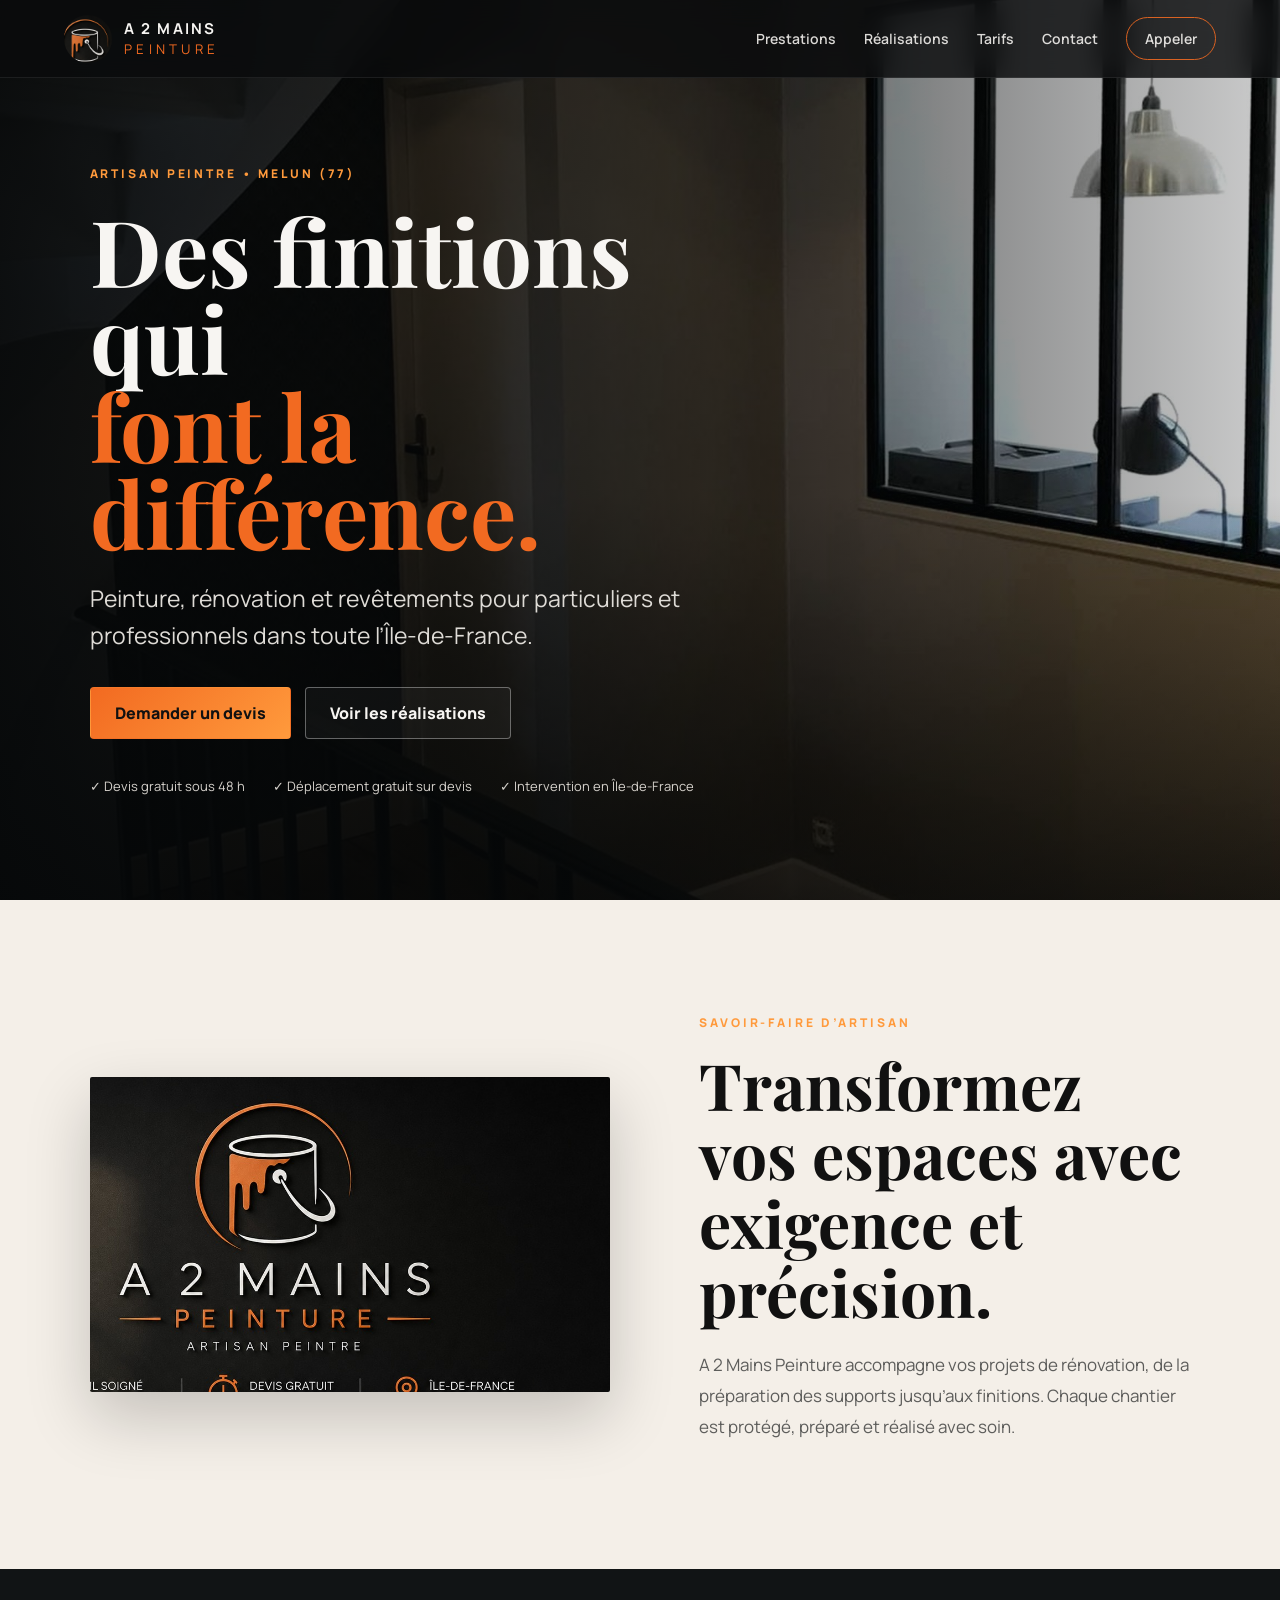
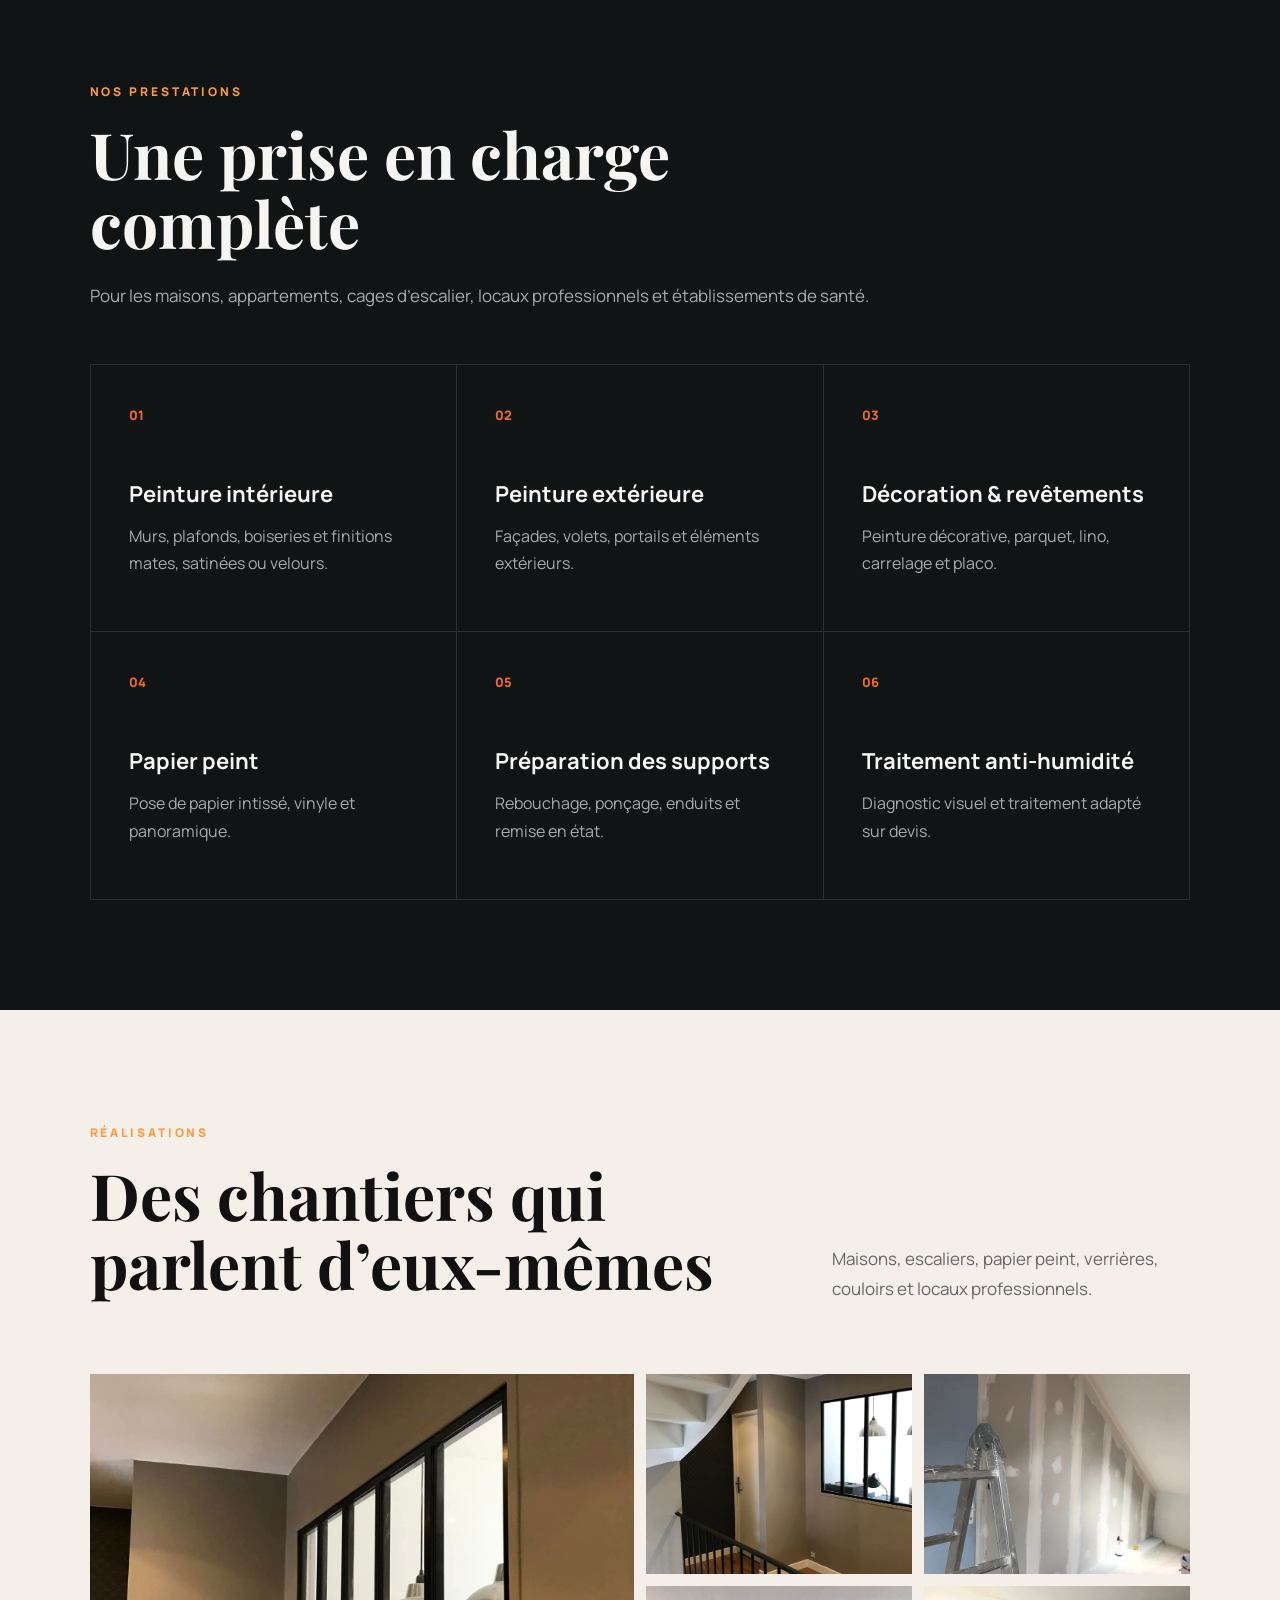
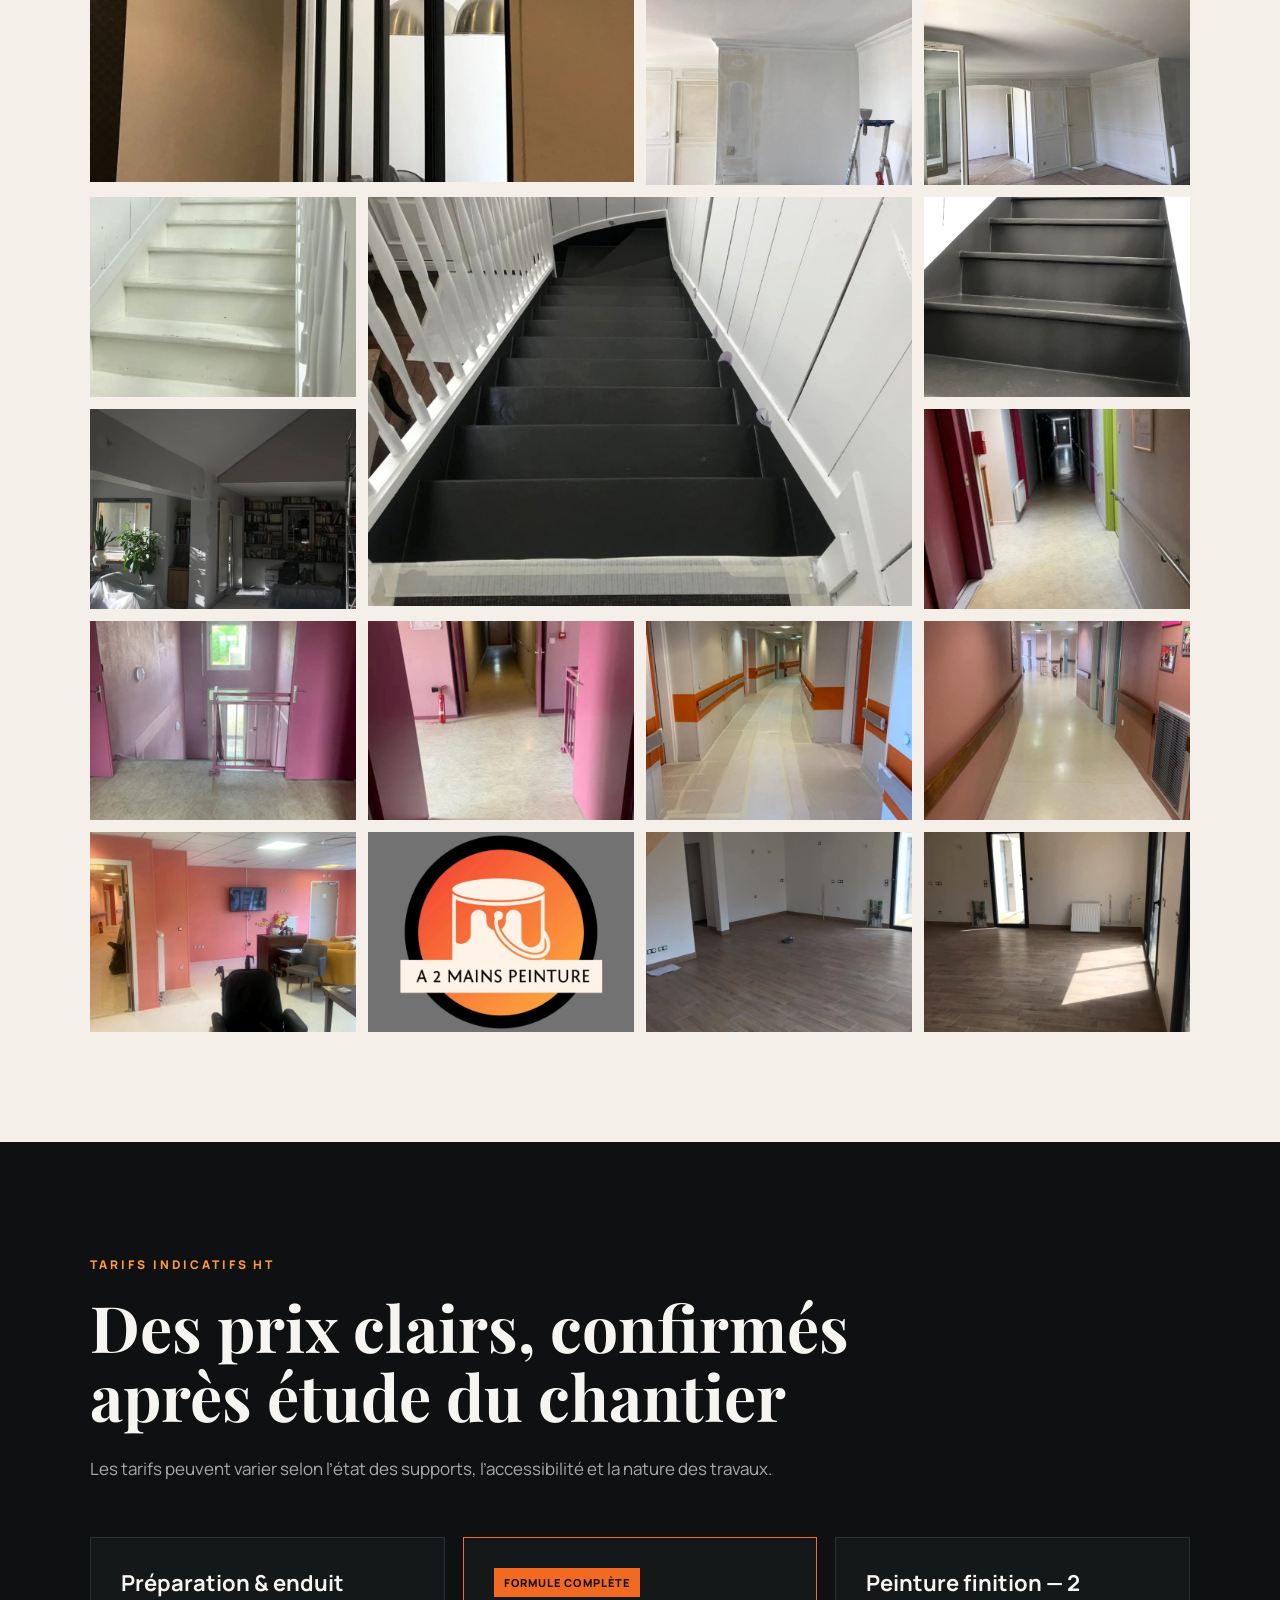
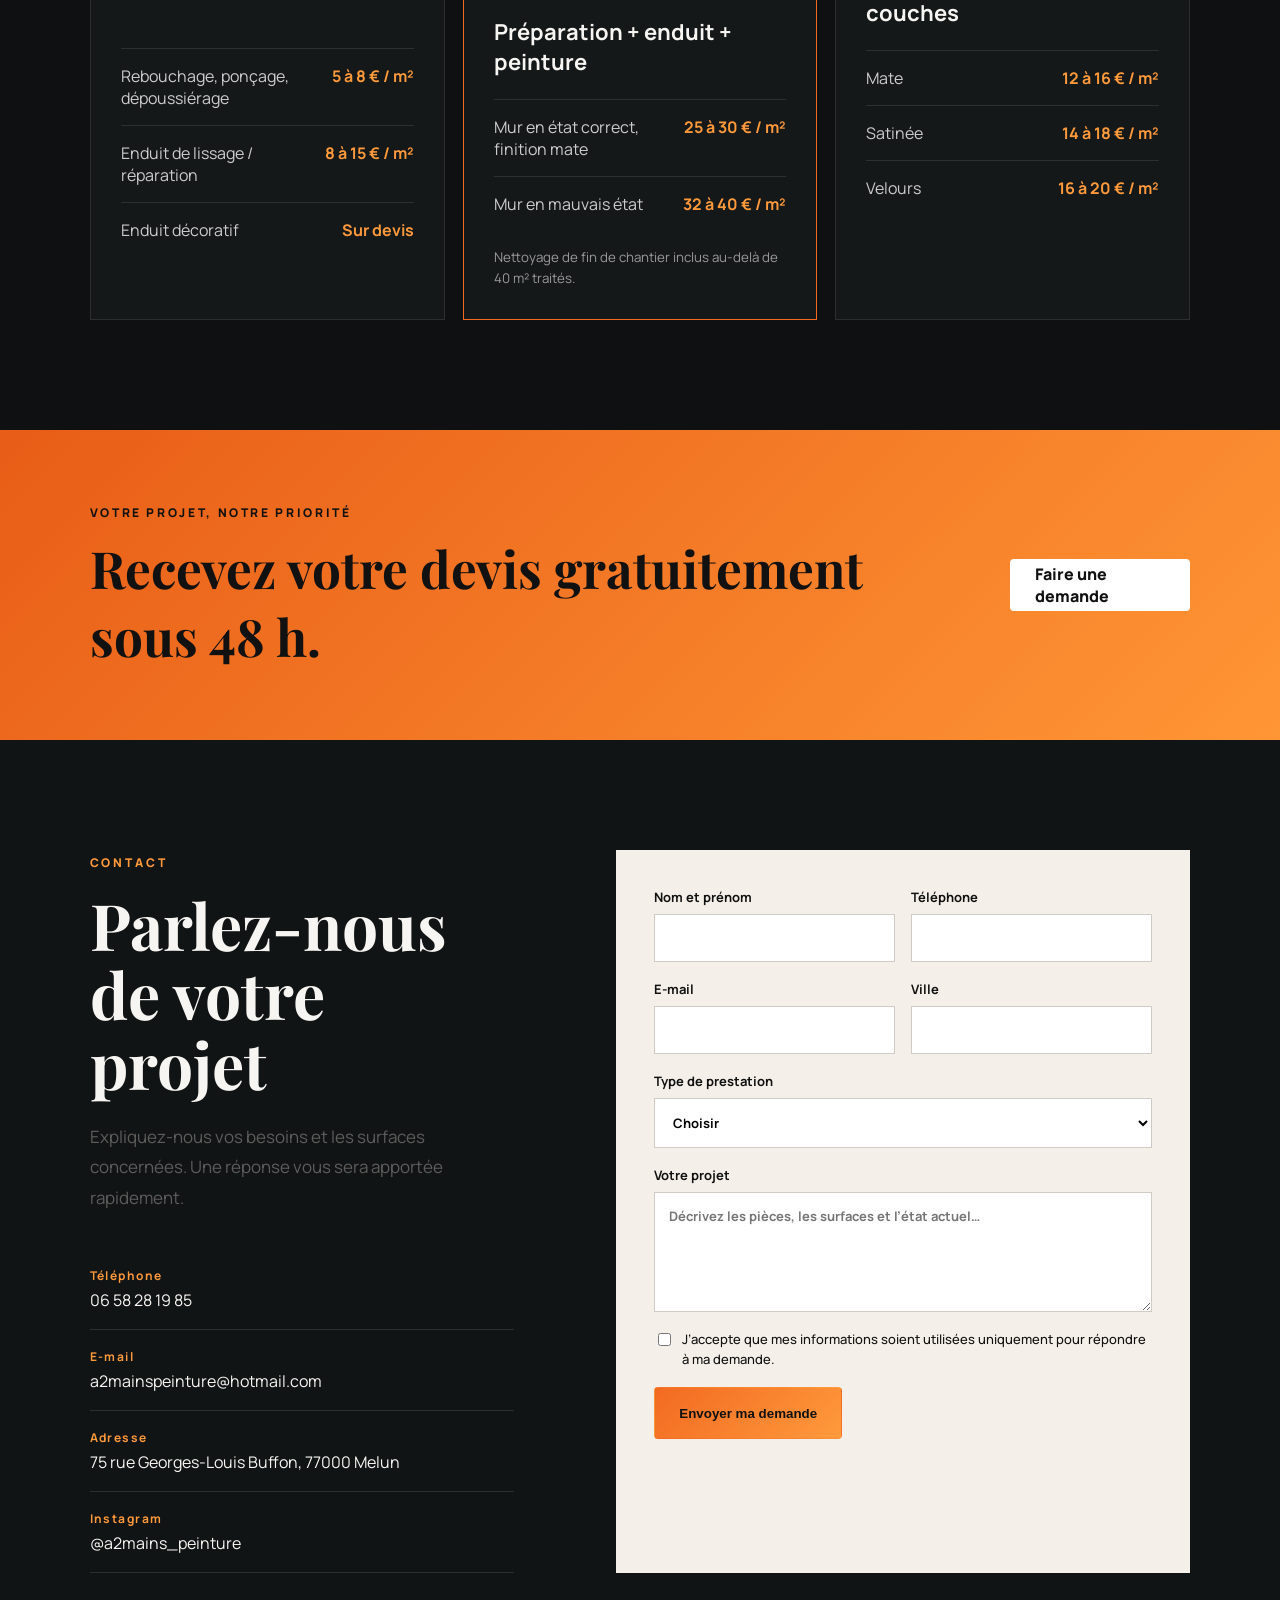
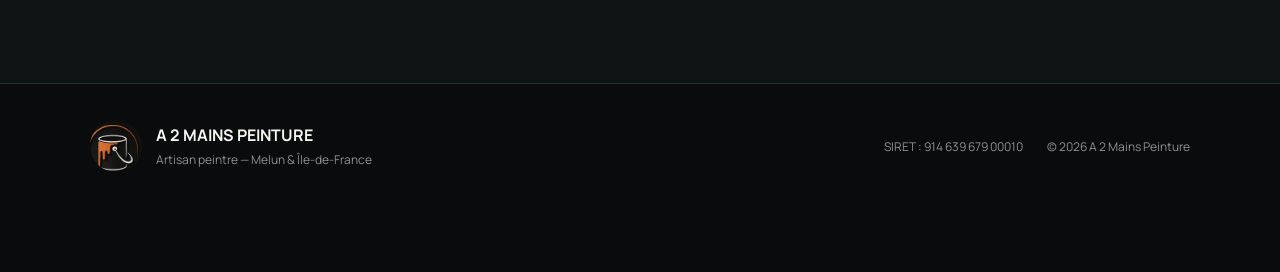
==== index.html @ 6789b4fc "Add files via upload" ====
<!doctype html>
<html lang="fr">
<head>
  <meta charset="utf-8">
  <meta name="viewport" content="width=device-width, initial-scale=1">
  <title>A 2 Mains Peinture | Artisan peintre à Melun</title>
  <meta name="description" content="A 2 Mains Peinture : peinture intérieure et extérieure, papier peint, préparation des supports et rénovation à Melun et partout en Île-de-France. Devis gratuit sous 48 h.">
  <link rel="icon" href="assets/favicon.png">
  <link rel="preconnect" href="https://fonts.googleapis.com">
  <link rel="preconnect" href="https://fonts.gstatic.com" crossorigin>
  <link href="https://fonts.googleapis.com/css2?family=Manrope:wght@400;500;600;700;800&family=Playfair+Display:wght@600;700&display=swap" rel="stylesheet">
  <link rel="stylesheet" href="style.css">
</head>
<body>
  <header class="site-header">
    <a class="brand" href="#accueil" aria-label="Retour à l'accueil">
      <img src="assets/favicon.png" alt="">
      <span><strong>A 2 MAINS</strong><small>PEINTURE</small></span>
    </a>
    <button class="menu-toggle" aria-label="Ouvrir le menu" aria-expanded="false">☰</button>
    <nav>
      <a href="#prestations">Prestations</a>
      <a href="#realisations">Réalisations</a>
      <a href="#tarifs">Tarifs</a>
      <a href="#contact">Contact</a>
      <a class="nav-cta" href="tel:+33658281985">Appeler</a>
    </nav>
  </header>

  <main>
    <section class="hero" id="accueil">
      <div class="hero-overlay"></div>
      <div class="hero-content">
        <div class="eyebrow">ARTISAN PEINTRE • MELUN (77)</div>
        <h1>Des finitions qui<br><span>font la différence.</span></h1>
        <p>Peinture, rénovation et revêtements pour particuliers et professionnels dans toute l’Île-de-France.</p>
        <div class="hero-actions">
          <a class="btn btn-primary" href="#contact">Demander un devis</a>
          <a class="btn btn-secondary" href="#realisations">Voir les réalisations</a>
        </div>
        <div class="trust-row">
          <span>✓ Devis gratuit sous 48 h</span>
          <span>✓ Déplacement gratuit sur devis</span>
          <span>✓ Intervention en Île-de-France</span>
        </div>
      </div>
    </section>

    <section class="intro section">
      <div class="intro-logo">
        <img src="assets/logo-premium.jpg" alt="Logo A 2 Mains Peinture">
      </div>
      <div class="intro-copy">
        <span class="section-kicker">SAVOIR-FAIRE D’ARTISAN</span>
        <h2>Transformez vos espaces avec exigence et précision.</h2>
        <p>A 2 Mains Peinture accompagne vos projets de rénovation, de la préparation des supports jusqu’aux finitions. Chaque chantier est protégé, préparé et réalisé avec soin.</p>
      </div>
    </section>

    <section class="services section" id="prestations">
      <div class="section-heading">
        <span class="section-kicker">NOS PRESTATIONS</span>
        <h2>Une prise en charge complète</h2>
        <p>Pour les maisons, appartements, cages d’escalier, locaux professionnels et établissements de santé.</p>
      </div>
      <div class="service-grid">
        <article><span>01</span><h3>Peinture intérieure</h3><p>Murs, plafonds, boiseries et finitions mates, satinées ou velours.</p></article>
        <article><span>02</span><h3>Peinture extérieure</h3><p>Façades, volets, portails et éléments extérieurs.</p></article>
        <article><span>03</span><h3>Décoration & revêtements</h3><p>Peinture décorative, parquet, lino, carrelage et placo.</p></article>
        <article><span>04</span><h3>Papier peint</h3><p>Pose de papier intissé, vinyle et panoramique.</p></article>
        <article><span>05</span><h3>Préparation des supports</h3><p>Rebouchage, ponçage, enduits et remise en état.</p></article>
        <article><span>06</span><h3>Traitement anti-humidité</h3><p>Diagnostic visuel et traitement adapté sur devis.</p></article>
      </div>
    </section>

    <section class="gallery-section section" id="realisations">
      <div class="section-heading split">
        <div>
          <span class="section-kicker">RÉALISATIONS</span>
          <h2>Des chantiers qui parlent d’eux-mêmes</h2>
        </div>
        <p>Maisons, escaliers, papier peint, verrières, couloirs et locaux professionnels.</p>
      </div>
      <div class="gallery-grid">
        <button class="gallery-item" data-index="0" aria-label="Agrandir la réalisation 1"><img src="assets/realisation-01.jpg" alt="Réalisation A 2 Mains Peinture" loading="lazy"></button>
<button class="gallery-item" data-index="1" aria-label="Agrandir la réalisation 2"><img src="assets/realisation-02.jpg" alt="Réalisation A 2 Mains Peinture" loading="lazy"></button>
<button class="gallery-item" data-index="2" aria-label="Agrandir la réalisation 3"><img src="assets/realisation-03.jpg" alt="Réalisation A 2 Mains Peinture" loading="lazy"></button>
<button class="gallery-item" data-index="3" aria-label="Agrandir la réalisation 4"><img src="assets/realisation-04.jpg" alt="Réalisation A 2 Mains Peinture" loading="lazy"></button>
<button class="gallery-item" data-index="4" aria-label="Agrandir la réalisation 5"><img src="assets/realisation-05.jpg" alt="Réalisation A 2 Mains Peinture" loading="lazy"></button>
<button class="gallery-item" data-index="5" aria-label="Agrandir la réalisation 6"><img src="assets/realisation-06.jpg" alt="Réalisation A 2 Mains Peinture" loading="lazy"></button>
<button class="gallery-item" data-index="6" aria-label="Agrandir la réalisation 7"><img src="assets/realisation-07.jpg" alt="Réalisation A 2 Mains Peinture" loading="lazy"></button>
<button class="gallery-item" data-index="7" aria-label="Agrandir la réalisation 8"><img src="assets/realisation-08.jpg" alt="Réalisation A 2 Mains Peinture" loading="lazy"></button>
<button class="gallery-item" data-index="8" aria-label="Agrandir la réalisation 9"><img src="assets/realisation-09.jpg" alt="Réalisation A 2 Mains Peinture" loading="lazy"></button>
<button class="gallery-item" data-index="9" aria-label="Agrandir la réalisation 10"><img src="assets/realisation-10.jpg" alt="Réalisation A 2 Mains Peinture" loading="lazy"></button>
<button class="gallery-item" data-index="10" aria-label="Agrandir la réalisation 11"><img src="assets/realisation-11.jpg" alt="Réalisation A 2 Mains Peinture" loading="lazy"></button>
<button class="gallery-item" data-index="11" aria-label="Agrandir la réalisation 12"><img src="assets/realisation-12.jpg" alt="Réalisation A 2 Mains Peinture" loading="lazy"></button>
<button class="gallery-item" data-index="12" aria-label="Agrandir la réalisation 13"><img src="assets/realisation-13.jpg" alt="Réalisation A 2 Mains Peinture" loading="lazy"></button>
<button class="gallery-item" data-index="13" aria-label="Agrandir la réalisation 14"><img src="assets/realisation-14.jpg" alt="Réalisation A 2 Mains Peinture" loading="lazy"></button>
<button class="gallery-item" data-index="14" aria-label="Agrandir la réalisation 15"><img src="assets/realisation-15.jpg" alt="Réalisation A 2 Mains Peinture" loading="lazy"></button>
<button class="gallery-item" data-index="15" aria-label="Agrandir la réalisation 16"><img src="assets/realisation-16.jpg" alt="Réalisation A 2 Mains Peinture" loading="lazy"></button>
<button class="gallery-item" data-index="16" aria-label="Agrandir la réalisation 17"><img src="assets/realisation-17.jpg" alt="Réalisation A 2 Mains Peinture" loading="lazy"></button>
<button class="gallery-item" data-index="17" aria-label="Agrandir la réalisation 18"><img src="assets/realisation-18.jpg" alt="Réalisation A 2 Mains Peinture" loading="lazy"></button>
      </div>
    </section>

    <section class="pricing section" id="tarifs">
      <div class="section-heading">
        <span class="section-kicker">TARIFS INDICATIFS HT</span>
        <h2>Des prix clairs, confirmés après étude du chantier</h2>
        <p>Les tarifs peuvent varier selon l’état des supports, l’accessibilité et la nature des travaux.</p>
      </div>
      <div class="price-grid">
        <article class="price-card">
          <h3>Préparation & enduit</h3>
          <div><span>Rebouchage, ponçage, dépoussiérage</span><strong>5 à 8 € / m²</strong></div>
          <div><span>Enduit de lissage / réparation</span><strong>8 à 15 € / m²</strong></div>
          <div><span>Enduit décoratif</span><strong>Sur devis</strong></div>
        </article>
        <article class="price-card featured">
          <div class="badge">FORMULE COMPLÈTE</div>
          <h3>Préparation + enduit + peinture</h3>
          <div><span>Mur en état correct, finition mate</span><strong>25 à 30 € / m²</strong></div>
          <div><span>Mur en mauvais état</span><strong>32 à 40 € / m²</strong></div>
          <small>Nettoyage de fin de chantier inclus au-delà de 40 m² traités.</small>
        </article>
        <article class="price-card">
          <h3>Peinture finition — 2 couches</h3>
          <div><span>Mate</span><strong>12 à 16 € / m²</strong></div>
          <div><span>Satinée</span><strong>14 à 18 € / m²</strong></div>
          <div><span>Velours</span><strong>16 à 20 € / m²</strong></div>
        </article>
      </div>
    </section>

    <section class="cta-band">
      <div>
        <span>VOTRE PROJET, NOTRE PRIORITÉ</span>
        <h2>Recevez votre devis gratuitement sous 48 h.</h2>
      </div>
      <a class="btn btn-light" href="#contact">Faire une demande</a>
    </section>

    <section class="contact section" id="contact">
      <div class="contact-info">
        <span class="section-kicker">CONTACT</span>
        <h2>Parlez-nous de votre projet</h2>
        <p>Expliquez-nous vos besoins et les surfaces concernées. Une réponse vous sera apportée rapidement.</p>
        <ul>
          <li><strong>Téléphone</strong><a href="tel:+33658281985">06 58 28 19 85</a></li>
          <li><strong>E-mail</strong><a href="mailto:a2mainspeinture@hotmail.com">a2mainspeinture@hotmail.com</a></li>
          <li><strong>Adresse</strong><span>75 rue Georges-Louis Buffon, 77000 Melun</span></li>
          <li><strong>Instagram</strong><a href="https://www.instagram.com/a2mains_peinture/" target="_blank" rel="noopener">@a2mains_peinture</a></li>
        </ul>
      </div>

      <form name="demande-de-devis" method="POST" data-netlify="true" netlify-honeypot="bot-field" class="quote-form" action="/success.html">
        <input type="hidden" name="form-name" value="demande-de-devis">
        <p class="hidden"><label>Ne pas remplir : <input name="bot-field"></label></p>
        <div class="form-row">
          <label>Nom et prénom<input type="text" name="nom" required></label>
          <label>Téléphone<input type="tel" name="telephone" required></label>
        </div>
        <div class="form-row">
          <label>E-mail<input type="email" name="email" required></label>
          <label>Ville<input type="text" name="ville" required></label>
        </div>
        <label>Type de prestation
          <select name="prestation" required>
            <option value="">Choisir</option>
            <option>Peinture intérieure</option>
            <option>Peinture extérieure</option>
            <option>Papier peint / revêtement</option>
            <option>Préparation / enduit</option>
            <option>Traitement anti-humidité</option>
            <option>Autre projet</option>
          </select>
        </label>
        <label>Votre projet<textarea name="message" rows="5" placeholder="Décrivez les pièces, les surfaces et l’état actuel…" required></textarea></label>
        <label class="consent"><input type="checkbox" required> J’accepte que mes informations soient utilisées uniquement pour répondre à ma demande.</label>
        <button class="btn btn-primary" type="submit">Envoyer ma demande</button>
      </form>
    </section>
  </main>

  <footer>
    <div class="footer-brand">
      <img src="assets/favicon.png" alt="">
      <div><strong>A 2 MAINS PEINTURE</strong><span>Artisan peintre — Melun & Île-de-France</span></div>
    </div>
    <div class="footer-meta">
      <span>SIRET : 914 639 679 00010</span>
      <span>© 2026 A 2 Mains Peinture</span>
    </div>
  </footer>

  <div class="mobile-actions">
    <a href="tel:+33658281985">Appeler</a>
    <a href="#contact">Devis gratuit</a>
  </div>

  <dialog id="lightbox">
    <button id="lightbox-close" aria-label="Fermer">×</button>
    <img id="lightbox-img" alt="Réalisation agrandie">
  </dialog>

  <script src="script.js"></script>
</body>
</html>
---- style.css ----
:root{
  --bg:#0d0f10; --panel:#151819; --cream:#f4efe8; --text:#f7f5f2;
  --muted:#b9b8b5; --orange:#f26a21; --orange2:#ff9a3c; --line:#2b2f30;
}
*{box-sizing:border-box}
html{scroll-behavior:smooth}
body{margin:0;background:var(--bg);color:var(--text);font-family:"Manrope",sans-serif}
img{max-width:100%;display:block}
a{color:inherit;text-decoration:none}
.site-header{position:fixed;z-index:50;top:0;left:0;right:0;height:78px;padding:0 5vw;display:flex;align-items:center;justify-content:space-between;background:rgba(10,12,13,.82);backdrop-filter:blur(14px);border-bottom:1px solid rgba(255,255,255,.08)}
.brand{display:flex;align-items:center;gap:12px}
.brand img{width:48px;height:48px;border-radius:50%;object-fit:cover}
.brand span{display:grid;line-height:1}
.brand strong{font-size:15px;letter-spacing:.14em}
.brand small{color:var(--orange);letter-spacing:.32em;margin-top:7px}
nav{display:flex;align-items:center;gap:28px;font-size:14px;font-weight:600}
nav a{opacity:.88} nav a:hover{opacity:1;color:var(--orange2)}
.nav-cta{border:1px solid var(--orange);padding:11px 18px;border-radius:999px}
.menu-toggle{display:none;background:none;border:0;color:white;font-size:28px}
.hero{min-height:100vh;position:relative;display:flex;align-items:center;background:url("assets/hero.jpg") center/cover no-repeat}
.hero-overlay{position:absolute;inset:0;background:linear-gradient(90deg,rgba(5,7,8,.96) 0%,rgba(5,7,8,.78) 46%,rgba(5,7,8,.2) 100%),linear-gradient(0deg,rgba(5,7,8,.72),transparent 45%)}
.hero-content{position:relative;z-index:1;max-width:830px;padding:150px 7vw 90px}
.eyebrow,.section-kicker{color:var(--orange2);font-size:12px;letter-spacing:.24em;font-weight:800}
h1,h2,h3,p{margin-top:0}
h1{font-family:"Playfair Display",serif;font-size:clamp(52px,7.2vw,104px);line-height:.95;margin:24px 0}
h1 span{color:var(--orange)}
.hero-content>p{font-size:clamp(17px,2vw,23px);max-width:680px;line-height:1.6;color:#dedbd6}
.hero-actions{display:flex;gap:14px;margin:34px 0}
.btn{display:inline-flex;align-items:center;justify-content:center;min-height:52px;padding:0 24px;border-radius:4px;font-weight:800;border:1px solid transparent;cursor:pointer}
.btn-primary{background:linear-gradient(135deg,var(--orange),var(--orange2));color:#111}
.btn-secondary{border-color:rgba(255,255,255,.35);background:rgba(255,255,255,.04)}
.btn-light{background:white;color:#111}
.trust-row{display:flex;gap:28px;flex-wrap:wrap;margin-top:38px;color:#d6d2cc;font-size:13px}
.section{padding:110px 7vw}
.intro{display:grid;grid-template-columns:minmax(300px,520px) 1fr;gap:7vw;align-items:center;background:var(--cream);color:#111}
.intro-logo img{border-radius:2px;box-shadow:0 25px 65px rgba(0,0,0,.2)}
.intro-copy h2,.section-heading h2,.contact h2{font-family:"Playfair Display",serif;font-size:clamp(38px,5vw,68px);line-height:1.08;margin:18px 0 24px}
.intro-copy p,.section-heading p,.contact-info>p{font-size:17px;line-height:1.8;color:#5d5d5b}
.services{background:#111415}
.section-heading{max-width:820px;margin-bottom:52px}
.section-heading p{color:#aaa}
.service-grid{display:grid;grid-template-columns:repeat(3,1fr);gap:1px;background:var(--line);border:1px solid var(--line)}
.service-grid article{background:#111415;padding:38px;min-height:255px}
.service-grid article>span{color:var(--orange);font-size:13px;font-weight:800}
.service-grid h3{font-size:22px;margin:54px 0 14px}
.service-grid p{color:#aaa;line-height:1.7}
.gallery-section{background:var(--cream);color:#111}
.section-heading.split{max-width:none;display:flex;justify-content:space-between;gap:40px;align-items:end}
.section-heading.split p{max-width:440px;color:#666}
.gallery-grid{display:grid;grid-template-columns:repeat(4,1fr);gap:12px}
.gallery-item{padding:0;border:0;background:none;cursor:zoom-in;overflow:hidden;aspect-ratio:4/3}
.gallery-item:nth-child(1),.gallery-item:nth-child(7){grid-column:span 2;grid-row:span 2}
.gallery-item img{width:100%;height:100%;object-fit:cover;transition:.45s}
.gallery-item:hover img{transform:scale(1.04)}
.pricing{background:#0e1011}
.price-grid{display:grid;grid-template-columns:repeat(3,1fr);gap:18px}
.price-card{border:1px solid var(--line);background:#151819;padding:30px}
.price-card h3{font-size:22px;min-height:58px}
.price-card>div:not(.badge){display:flex;justify-content:space-between;gap:18px;padding:16px 0;border-top:1px solid #2c3031;color:#ccc}
.price-card strong{color:var(--orange2);white-space:nowrap}
.price-card small{display:block;color:#999;line-height:1.6;margin-top:16px}
.price-card.featured{border-color:var(--orange)}
.badge{display:inline-block;background:var(--orange);color:#111;padding:7px 10px;font-weight:800;font-size:11px;letter-spacing:.1em;margin-bottom:20px}
.cta-band{padding:70px 7vw;background:linear-gradient(135deg,#e85d17,#ff9635);color:#111;display:flex;justify-content:space-between;align-items:center;gap:30px}
.cta-band span{font-size:12px;letter-spacing:.22em;font-weight:800}
.cta-band h2{font-family:"Playfair Display",serif;font-size:clamp(34px,4vw,58px);margin:12px 0 0}
.contact{display:grid;grid-template-columns:.85fr 1.15fr;gap:8vw;background:#111415}
.contact-info ul{list-style:none;padding:0;margin:36px 0 0}
.contact-info li{display:grid;gap:5px;padding:18px 0;border-bottom:1px solid var(--line)}
.contact-info li strong{font-size:12px;color:var(--orange2);letter-spacing:.12em}
.quote-form{background:var(--cream);color:#111;padding:38px}
.form-row{display:grid;grid-template-columns:1fr 1fr;gap:16px}
label{display:grid;gap:8px;font-size:13px;font-weight:700;margin-bottom:18px}
input,select,textarea{width:100%;border:1px solid #d0cbc4;background:white;padding:14px;font:inherit;border-radius:0}
textarea{resize:vertical}
.consent{display:flex;grid-template-columns:auto 1fr;align-items:flex-start;font-weight:500;line-height:1.5}
.consent input{width:auto;margin-top:3px}
.hidden{display:none}
footer{padding:36px 7vw 100px;display:flex;justify-content:space-between;gap:30px;align-items:center;background:#090b0c;border-top:1px solid var(--line)}
.footer-brand{display:flex;align-items:center;gap:14px}.footer-brand img{width:52px;border-radius:50%}
.footer-brand div{display:grid;gap:5px}.footer-brand span,.footer-meta{color:#8f9292;font-size:12px}
.footer-meta{display:flex;gap:24px}
.mobile-actions{display:none}
dialog{border:0;background:transparent;padding:0;max-width:92vw;max-height:92vh}
dialog::backdrop{background:rgba(0,0,0,.9)}
dialog img{max-width:90vw;max-height:88vh}
#lightbox-close{position:fixed;right:24px;top:18px;font-size:44px;background:none;border:0;color:white;cursor:pointer}
@media(max-width:980px){
 nav{display:none;position:absolute;top:78px;left:0;right:0;padding:24px;background:#0c0e0f;flex-direction:column}
 nav.open{display:flex}.menu-toggle{display:block}
 .intro,.contact{grid-template-columns:1fr}.service-grid{grid-template-columns:1fr 1fr}
 .gallery-grid{grid-template-columns:1fr 1fr}.price-grid{grid-template-columns:1fr}
 .section-heading.split{display:block}.cta-band{align-items:flex-start;flex-direction:column}
}
@media(max-width:640px){
 .site-header{height:68px;padding:0 18px}.brand img{width:42px;height:42px}.brand strong{font-size:12px}
 .brand small{font-size:9px}.hero-content{padding:120px 22px 95px}
 h1{font-size:55px}.hero-actions{flex-direction:column}.btn{width:100%}.trust-row{display:grid;gap:10px}
 .section{padding:76px 22px}.service-grid{grid-template-columns:1fr}.service-grid article{min-height:auto}
 .gallery-grid{grid-template-columns:1fr 1fr;gap:6px}.gallery-item:nth-child(1),.gallery-item:nth-child(7){grid-column:span 2}
 .form-row{grid-template-columns:1fr}.quote-form{padding:24px 18px}
 footer{padding:32px 22px 100px;align-items:flex-start;flex-direction:column}.footer-meta{flex-direction:column;gap:8px}
 .mobile-actions{display:grid;grid-template-columns:1fr 1fr;position:fixed;left:0;right:0;bottom:0;z-index:60}
 .mobile-actions a{padding:16px;text-align:center;font-weight:800;background:#171a1b;border-top:1px solid #333}
 .mobile-actions a:last-child{background:var(--orange);color:#111}
}
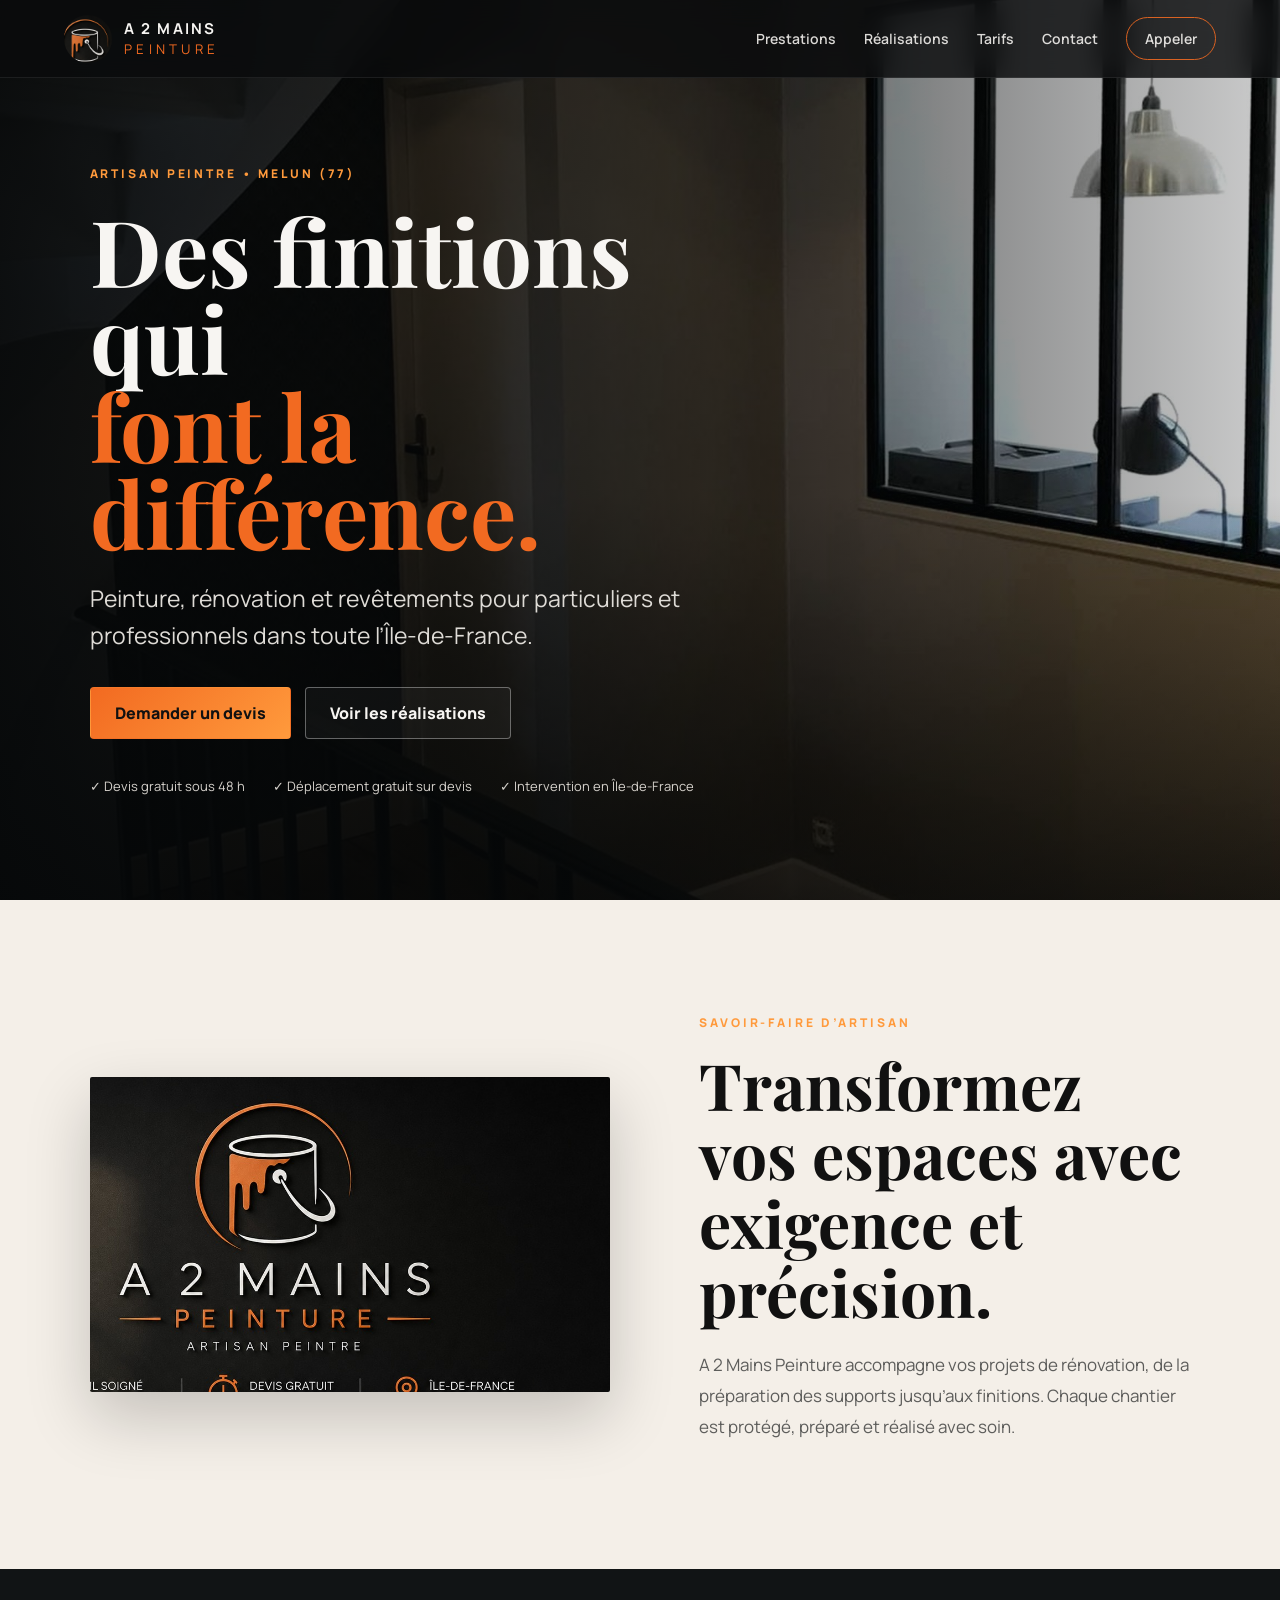
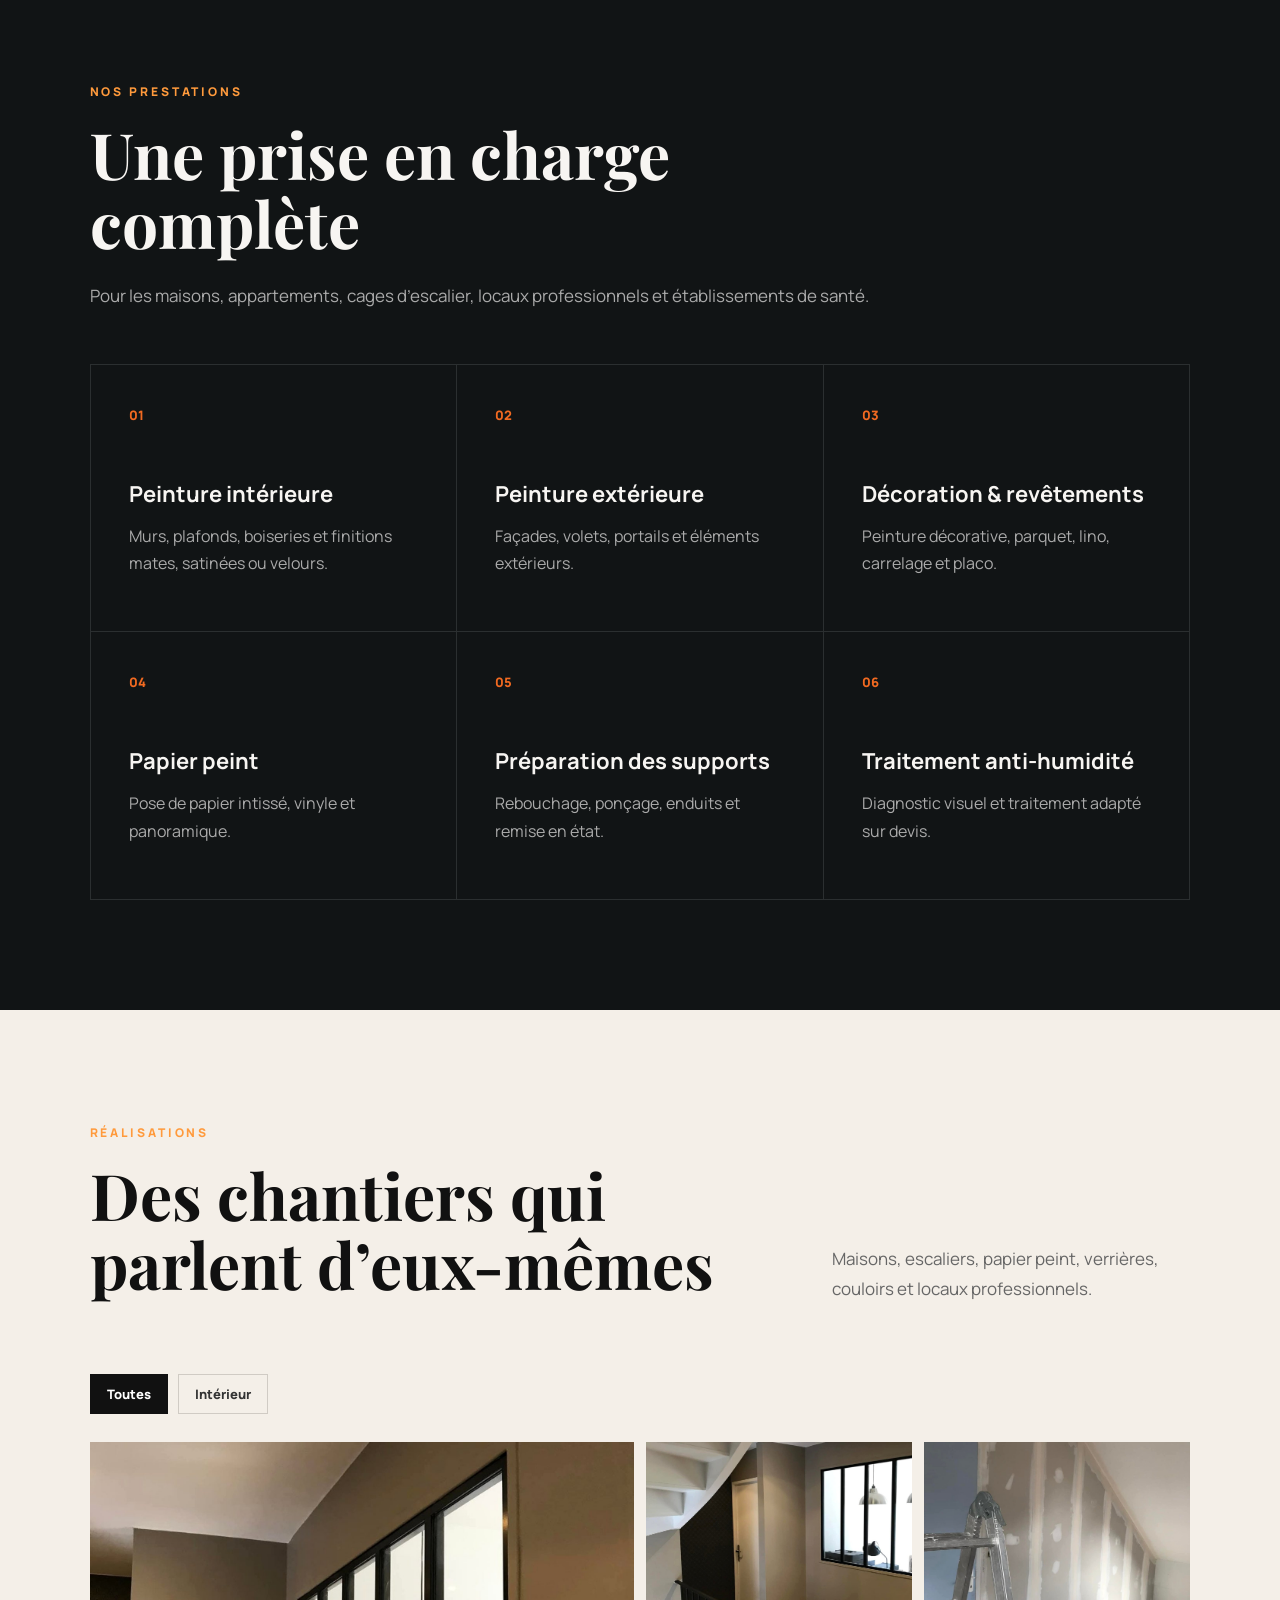
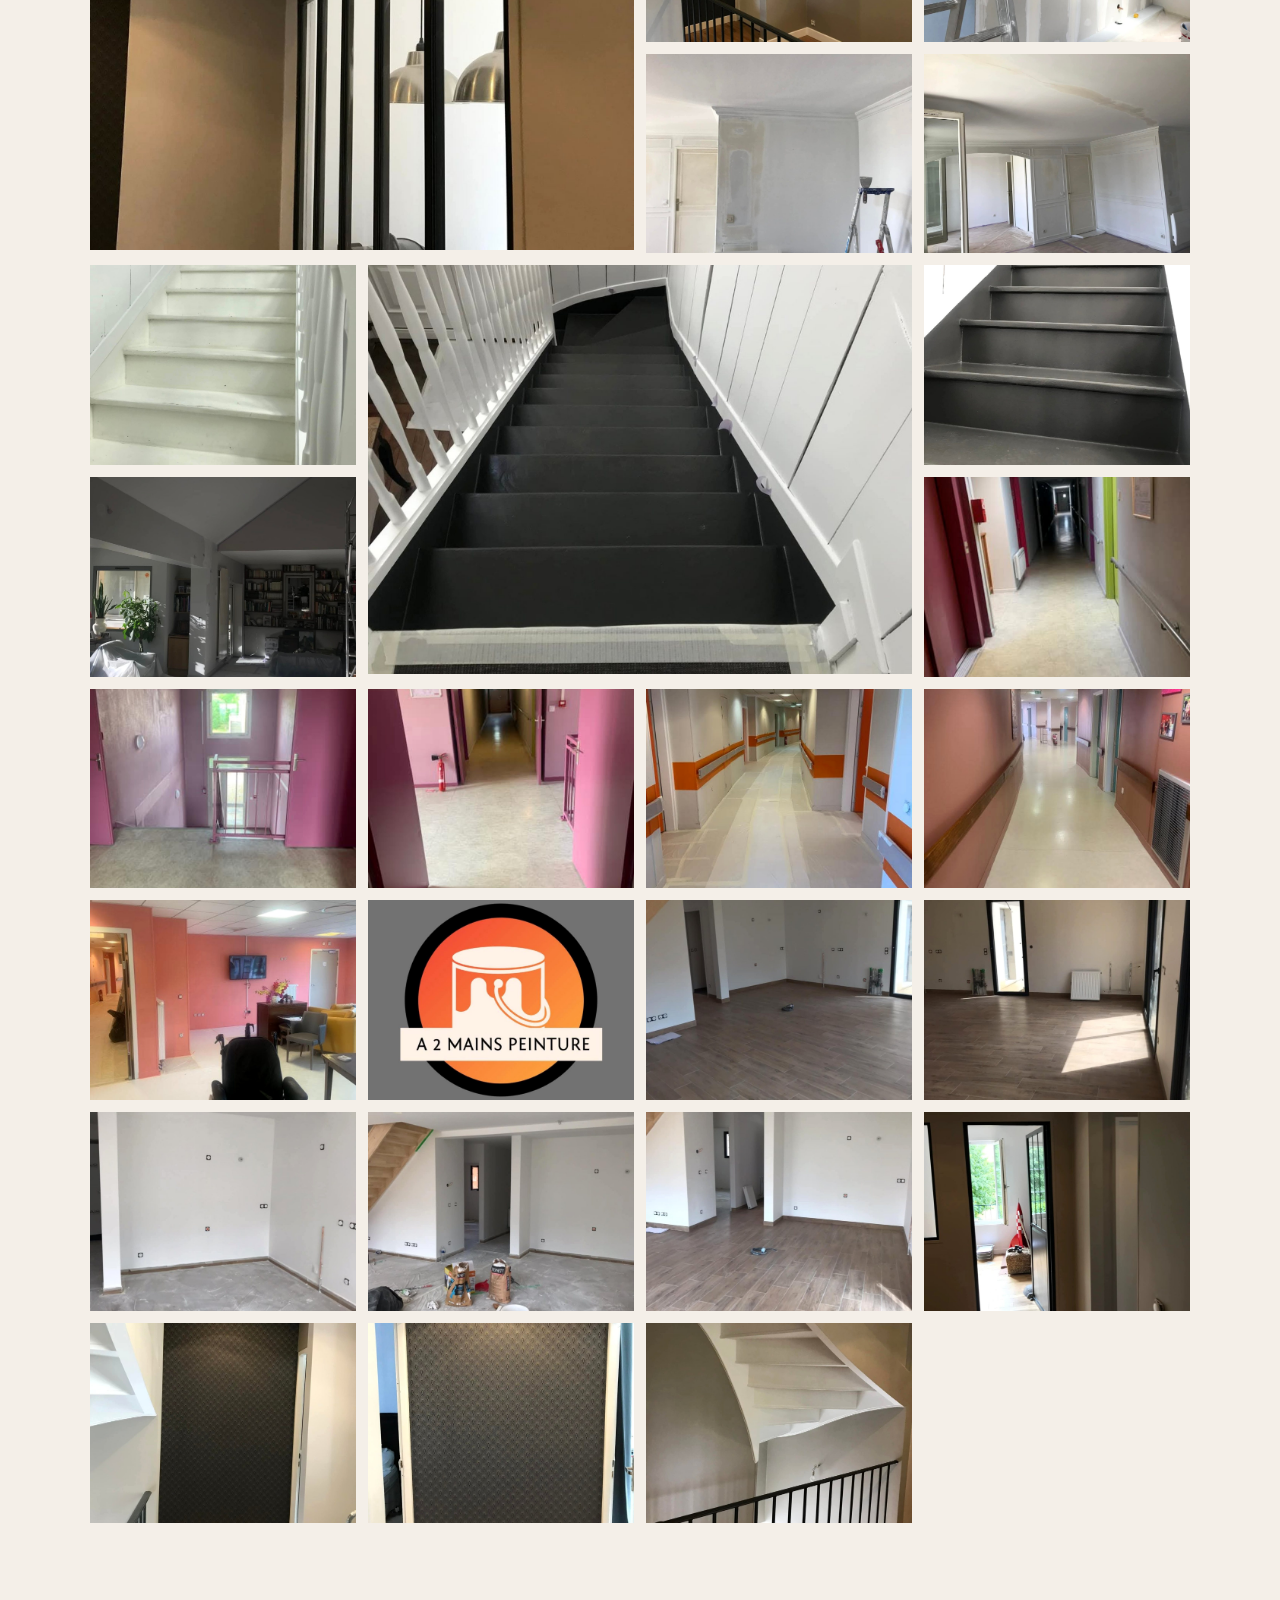
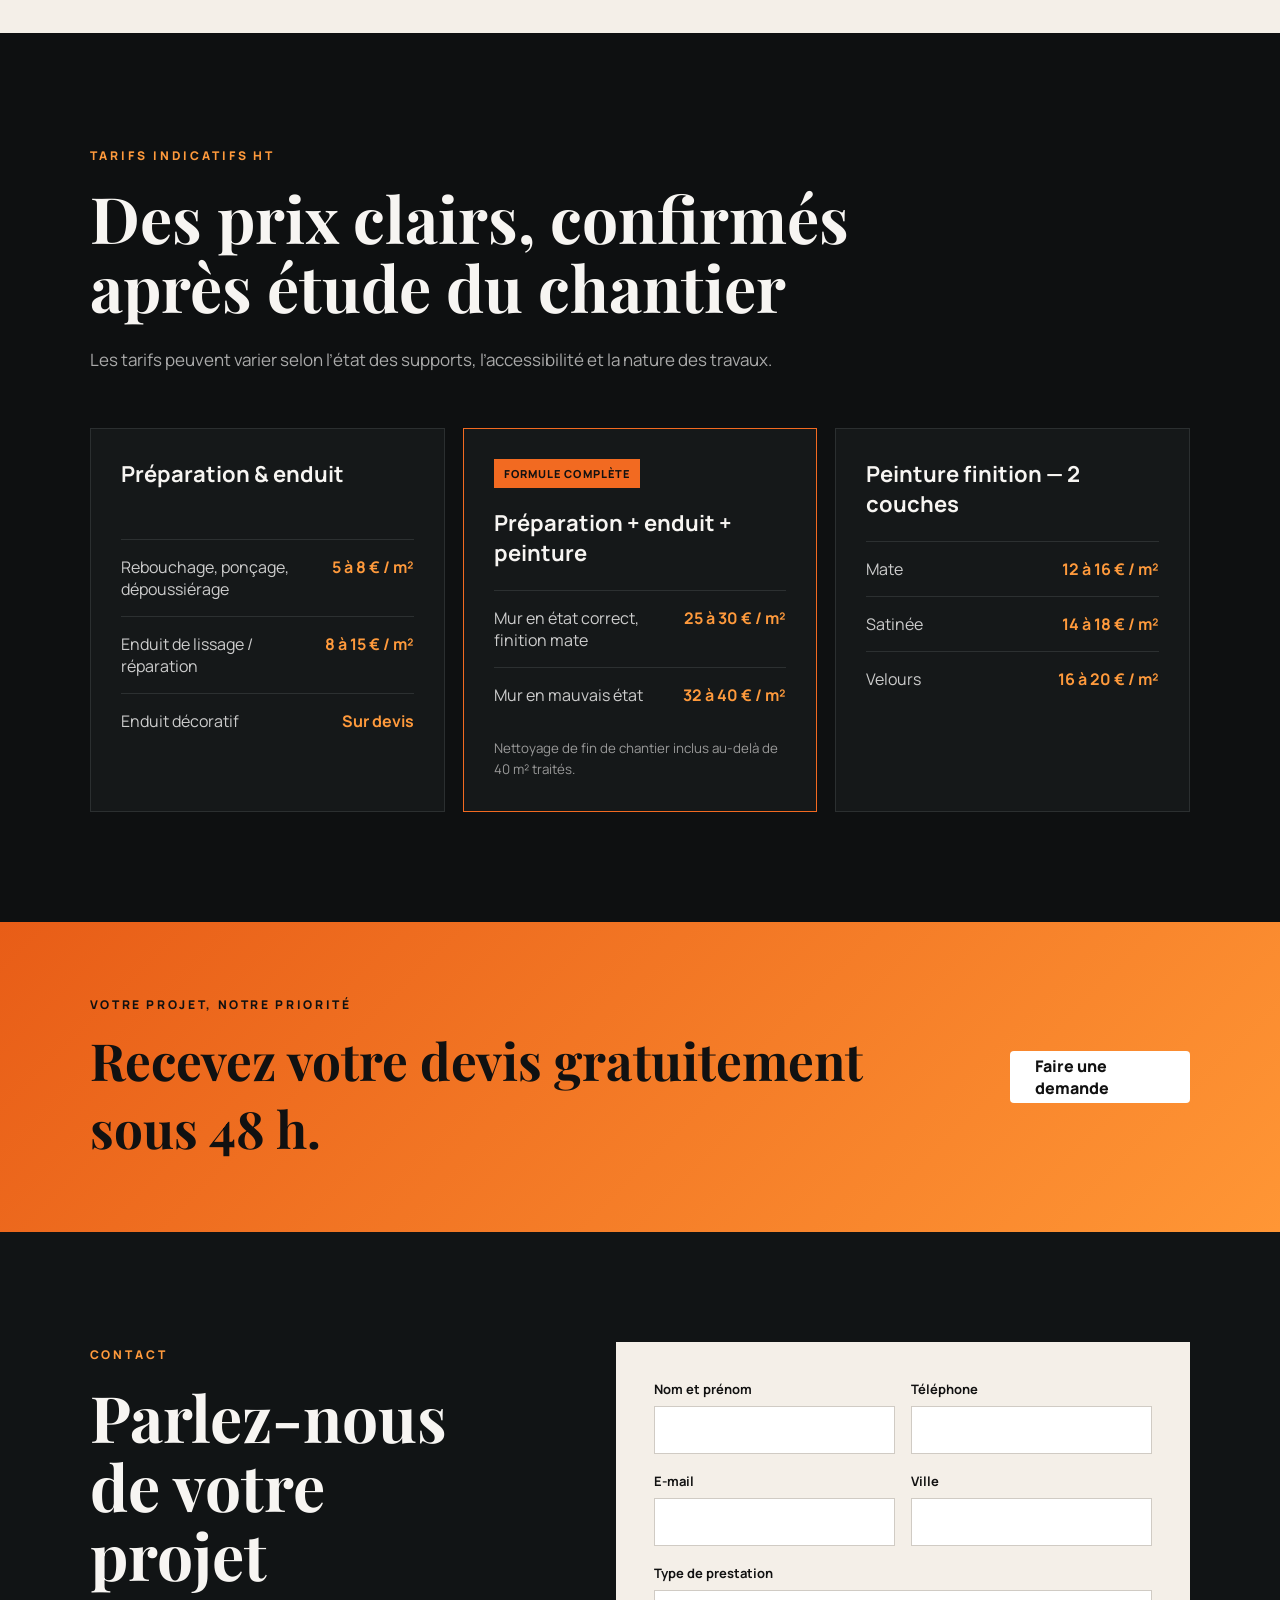
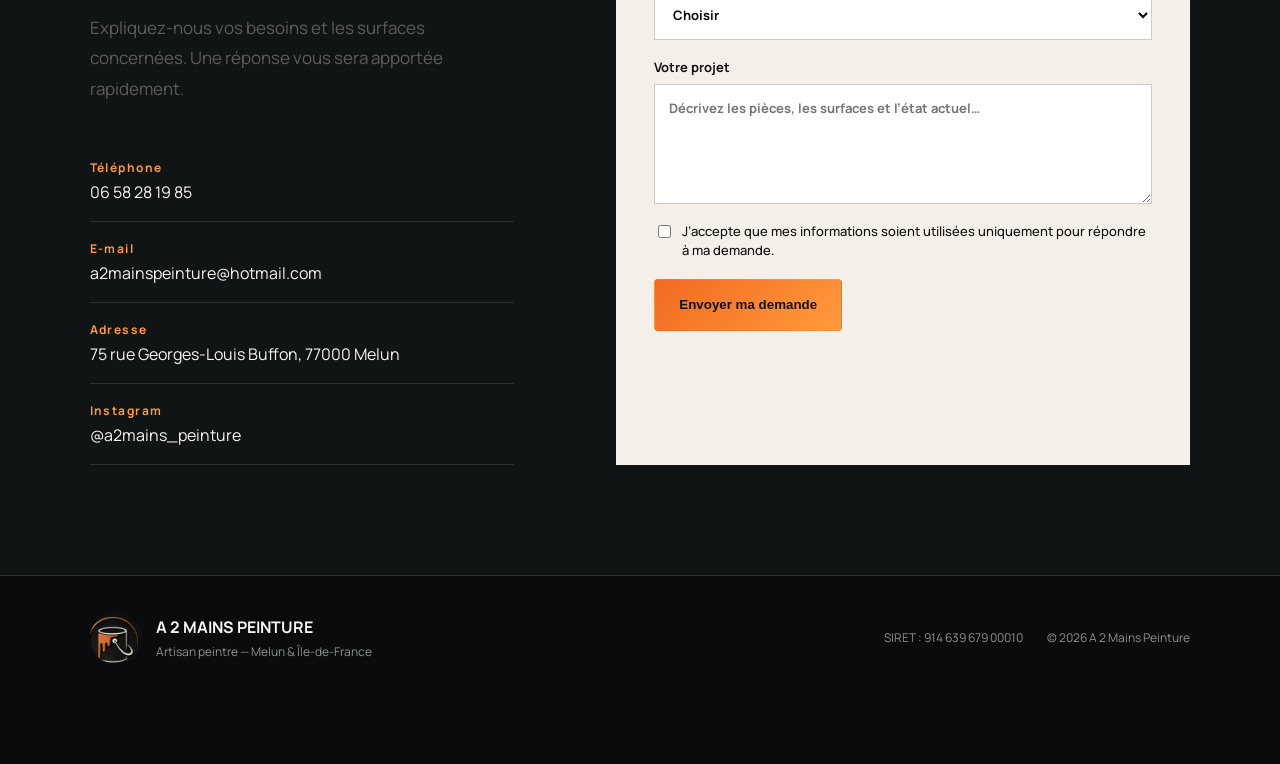
==== commit 21ebab82: "Add files via upload" ====
--- a/index.html
+++ b/index.html
@@ -10,6 +10,7 @@
   <link rel="preconnect" href="https://fonts.gstatic.com" crossorigin>
   <link href="https://fonts.googleapis.com/css2?family=Manrope:wght@400;500;600;700;800&family=Playfair+Display:wght@600;700&display=swap" rel="stylesheet">
   <link rel="stylesheet" href="style.css">
+  <script src="https://identity.netlify.com/v1/netlify-identity-widget.js"></script>
 </head>
 <body>
   <header class="site-header">
@@ -81,26 +82,8 @@
         </div>
         <p>Maisons, escaliers, papier peint, verrières, couloirs et locaux professionnels.</p>
       </div>
-      <div class="gallery-grid">
-        <button class="gallery-item" data-index="0" aria-label="Agrandir la réalisation 1"><img src="assets/realisation-01.jpg" alt="Réalisation A 2 Mains Peinture" loading="lazy"></button>
-<button class="gallery-item" data-index="1" aria-label="Agrandir la réalisation 2"><img src="assets/realisation-02.jpg" alt="Réalisation A 2 Mains Peinture" loading="lazy"></button>
-<button class="gallery-item" data-index="2" aria-label="Agrandir la réalisation 3"><img src="assets/realisation-03.jpg" alt="Réalisation A 2 Mains Peinture" loading="lazy"></button>
-<button class="gallery-item" data-index="3" aria-label="Agrandir la réalisation 4"><img src="assets/realisation-04.jpg" alt="Réalisation A 2 Mains Peinture" loading="lazy"></button>
-<button class="gallery-item" data-index="4" aria-label="Agrandir la réalisation 5"><img src="assets/realisation-05.jpg" alt="Réalisation A 2 Mains Peinture" loading="lazy"></button>
-<button class="gallery-item" data-index="5" aria-label="Agrandir la réalisation 6"><img src="assets/realisation-06.jpg" alt="Réalisation A 2 Mains Peinture" loading="lazy"></button>
-<button class="gallery-item" data-index="6" aria-label="Agrandir la réalisation 7"><img src="assets/realisation-07.jpg" alt="Réalisation A 2 Mains Peinture" loading="lazy"></button>
-<button class="gallery-item" data-index="7" aria-label="Agrandir la réalisation 8"><img src="assets/realisation-08.jpg" alt="Réalisation A 2 Mains Peinture" loading="lazy"></button>
-<button class="gallery-item" data-index="8" aria-label="Agrandir la réalisation 9"><img src="assets/realisation-09.jpg" alt="Réalisation A 2 Mains Peinture" loading="lazy"></button>
-<button class="gallery-item" data-index="9" aria-label="Agrandir la réalisation 10"><img src="assets/realisation-10.jpg" alt="Réalisation A 2 Mains Peinture" loading="lazy"></button>
-<button class="gallery-item" data-index="10" aria-label="Agrandir la réalisation 11"><img src="assets/realisation-11.jpg" alt="Réalisation A 2 Mains Peinture" loading="lazy"></button>
-<button class="gallery-item" data-index="11" aria-label="Agrandir la réalisation 12"><img src="assets/realisation-12.jpg" alt="Réalisation A 2 Mains Peinture" loading="lazy"></button>
-<button class="gallery-item" data-index="12" aria-label="Agrandir la réalisation 13"><img src="assets/realisation-13.jpg" alt="Réalisation A 2 Mains Peinture" loading="lazy"></button>
-<button class="gallery-item" data-index="13" aria-label="Agrandir la réalisation 14"><img src="assets/realisation-14.jpg" alt="Réalisation A 2 Mains Peinture" loading="lazy"></button>
-<button class="gallery-item" data-index="14" aria-label="Agrandir la réalisation 15"><img src="assets/realisation-15.jpg" alt="Réalisation A 2 Mains Peinture" loading="lazy"></button>
-<button class="gallery-item" data-index="15" aria-label="Agrandir la réalisation 16"><img src="assets/realisation-16.jpg" alt="Réalisation A 2 Mains Peinture" loading="lazy"></button>
-<button class="gallery-item" data-index="16" aria-label="Agrandir la réalisation 17"><img src="assets/realisation-17.jpg" alt="Réalisation A 2 Mains Peinture" loading="lazy"></button>
-<button class="gallery-item" data-index="17" aria-label="Agrandir la réalisation 18"><img src="assets/realisation-18.jpg" alt="Réalisation A 2 Mains Peinture" loading="lazy"></button>
-      </div>
+      <div class="gallery-filters" id="gallery-filters"></div>
+      <div class="gallery-grid" id="gallery-grid"><p>Chargement des réalisations…</p></div>
     </section>
 
     <section class="pricing section" id="tarifs">
--- a/style.css
+++ b/style.css
@@ -105,3 +105,11 @@
  .mobile-actions a{padding:16px;text-align:center;font-weight:800;background:#171a1b;border-top:1px solid #333}
  .mobile-actions a:last-child{background:var(--orange);color:#111}
 }
+
+.gallery-filters{display:flex;flex-wrap:wrap;gap:10px;margin:0 0 28px}
+.gallery-filters button{border:1px solid #d0cbc4;background:transparent;color:#333;padding:10px 16px;font:inherit;font-size:13px;font-weight:800;cursor:pointer}
+.gallery-filters button.active,.gallery-filters button:hover{background:#111;color:#fff;border-color:#111}
+.gallery-item{position:relative}
+.gallery-caption{position:absolute;left:0;right:0;bottom:0;display:grid;gap:3px;padding:42px 16px 14px;text-align:left;color:#fff;background:linear-gradient(transparent,rgba(0,0,0,.86));opacity:0;transition:.3s}
+.gallery-item:hover .gallery-caption,.gallery-item:focus .gallery-caption{opacity:1}
+@media(max-width:640px){.gallery-caption{opacity:1}.gallery-filters button{padding:9px 11px;font-size:11px}}
